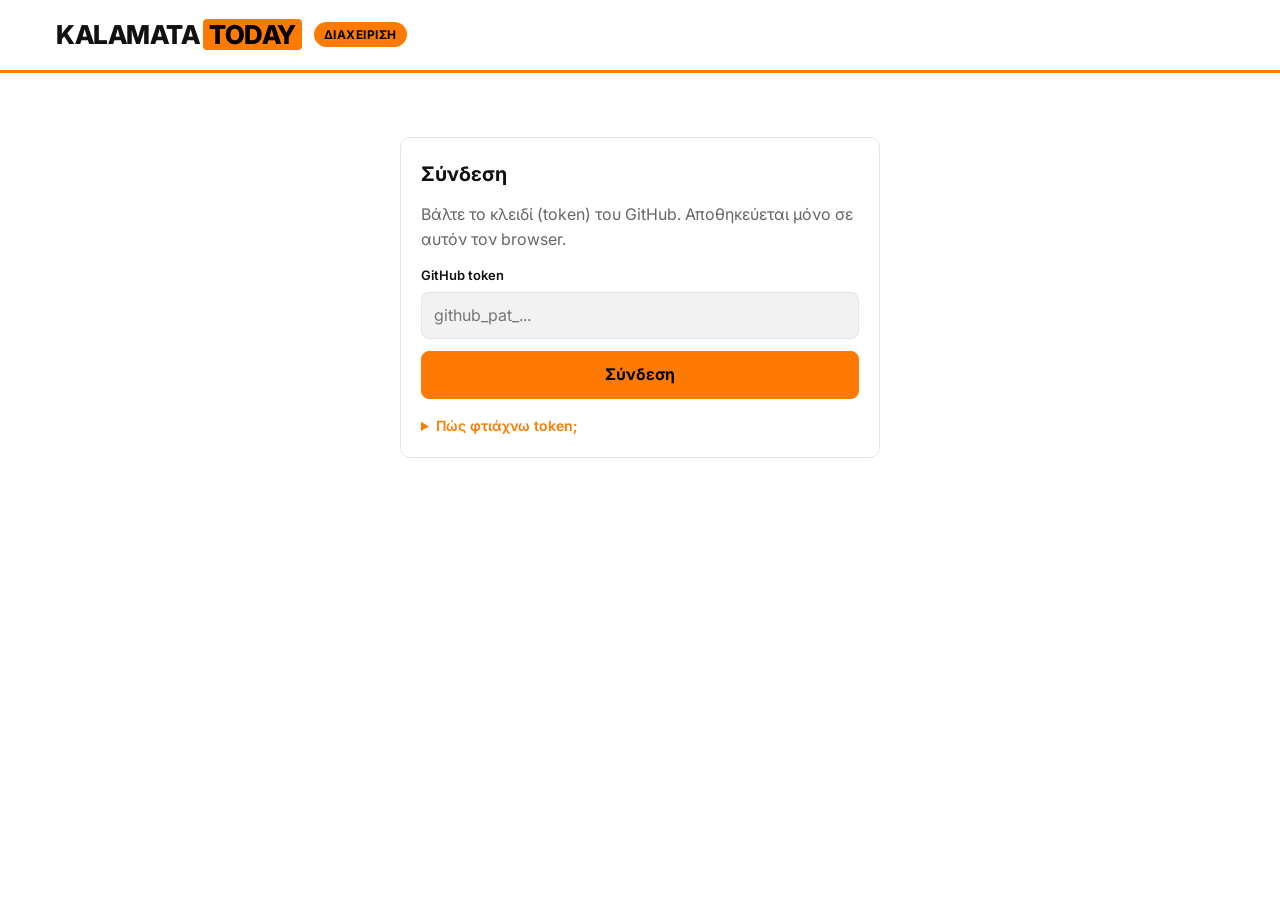
==== admin.html @ d19d763b "Add admin page to manage news and breaking items News now live in news.json, loaded by script.js. ad" ====
<!DOCTYPE html>
<html lang="el">
<head>
  <meta charset="UTF-8">
  <meta name="viewport" content="width=device-width, initial-scale=1.0">
  <meta name="robots" content="noindex, nofollow">
  <title>Διαχείριση | Kalamata Today</title>
  <link rel="preconnect" href="https://fonts.googleapis.com">
  <link rel="preconnect" href="https://fonts.gstatic.com" crossorigin>
  <link href="https://fonts.googleapis.com/css2?family=Inter:wght@400;500;600;700;800&display=swap" rel="stylesheet">
  <link rel="stylesheet" href="style.css">
  <link rel="stylesheet" href="admin.css">
  <script>
    try { if (localStorage.getItem("theme") === "dark") document.documentElement.dataset.theme = "dark"; } catch (e) {}
  </script>
</head>
<body>

  <header class="header">
    <div class="container header-inner admin-header">
      <a href="index.html" class="logo" target="_blank" rel="noopener">
        <span class="logo-main">KALAMATA</span><span class="logo-accent">TODAY</span>
      </a>
      <span class="admin-badge">Διαχείριση</span>
      <button class="btn-ghost" id="logout" hidden>Αποσύνδεση</button>
    </div>
  </header>

  <main class="container admin">

    <!-- Σύνδεση -->
    <section class="panel login" id="login-view" hidden>
      <h1>Σύνδεση</h1>
      <p>Βάλτε το κλειδί (token) του GitHub. Αποθηκεύεται μόνο σε αυτόν τον browser.</p>
      <form id="login-form">
        <label for="token">GitHub token</label>
        <input type="password" id="token" autocomplete="off" required placeholder="github_pat_...">
        <button type="submit" class="btn">Σύνδεση</button>
      </form>
      <p class="msg" id="login-msg" hidden></p>
      <details class="help">
        <summary>Πώς φτιάχνω token;</summary>
        <ol>
          <li>Ανοίξτε το <a href="https://github.com/settings/personal-access-tokens/new" target="_blank" rel="noopener">GitHub → Fine-grained token</a>.</li>
          <li><strong>Token name:</strong> Kalamata Today admin. <strong>Expiration:</strong> όσο θέλετε (π.χ. 1 χρόνο).</li>
          <li><strong>Repository access:</strong> Only select repositories → <strong>Kalamata-Today</strong>.</li>
          <li><strong>Permissions → Repository permissions → Contents:</strong> Read and write.</li>
          <li>Πατήστε <strong>Generate token</strong>, αντιγράψτε το και βάλτε το εδώ.</li>
        </ol>
      </details>
    </section>

    <!-- Πίνακας διαχείρισης -->
    <div id="app-view" hidden>
      <p class="msg" id="status" hidden></p>

      <div class="admin-layout">
        <!-- Φόρμα είδησης -->
        <section class="panel">
          <h2 id="form-title">Νέα είδηση</h2>
          <form id="news-form">
            <label for="f-title">Τίτλος</label>
            <input type="text" id="f-title" required maxlength="160">

            <label for="f-excerpt">Περίληψη</label>
            <textarea id="f-excerpt" rows="4" required maxlength="600"></textarea>

            <div class="row">
              <div>
                <label for="f-category">Κατηγορία</label>
                <select id="f-category" required>
                  <option>Τοπικά</option>
                  <option>Πολιτική</option>
                  <option>Οικονομία</option>
                  <option>Αθλητικά</option>
                  <option>Πολιτισμός</option>
                  <option>Καιρός</option>
                </select>
              </div>
              <div>
                <label for="f-date">Ημερομηνία &amp; ώρα</label>
                <input type="datetime-local" id="f-date" required>
              </div>
            </div>

            <label for="f-image">Φωτογραφία</label>
            <div class="image-field">
              <div class="preview" id="preview"></div>
              <div>
                <input type="file" id="f-image" accept="image/*">
                <button type="button" class="btn-ghost small" id="remove-image" hidden>Αφαίρεση φωτογραφίας</button>
                <p class="hint">Μικραίνει αυτόματα πριν ανέβει.</p>
              </div>
            </div>

            <div class="actions">
              <button type="submit" class="btn" id="save-btn">Δημοσίευση</button>
              <button type="button" class="btn-ghost" id="cancel-edit" hidden>Ακύρωση</button>
            </div>
          </form>
        </section>

        <!-- Έκτακτα -->
        <section class="panel">
          <h2>Έκτακτα (ticker)</h2>
          <form id="breaking-form">
            <label for="f-breaking">Ένα θέμα ανά γραμμή</label>
            <textarea id="f-breaking" rows="6"></textarea>
            <div class="actions">
              <button type="submit" class="btn">Αποθήκευση έκτακτων</button>
            </div>
          </form>
        </section>
      </div>

      <!-- Λίστα ειδήσεων -->
      <section class="panel">
        <div class="list-head">
          <h2>Ειδήσεις <span class="count" id="count"></span></h2>
          <input type="search" id="list-search" placeholder="Αναζήτηση..." aria-label="Αναζήτηση ειδήσεων">
        </div>
        <ul class="news-list" id="news-list"></ul>
      </section>
    </div>
  </main>

  <script src="admin.js"></script>
</body>
</html>
---- style.css ----
:root {
  /* Φωτεινό θέμα (προεπιλογή) */
  --bg: #ffffff;
  --bar: #f5f5f5;
  --header-bg: rgba(255, 255, 255, 0.95);
  --surface: #ffffff;
  --surface-2: #f2f2f2;
  --border: #e4e4e4;
  --orange: #ff7a00;
  --orange-dark: #e06500;
  --text: #111111;
  --muted: #666666;
  --on-orange: #000000;
  --radius: 10px;
  color-scheme: light;
}

/* Σκοτεινό θέμα (διακόπτης) */
:root[data-theme="dark"] {
  --bg: #0b0b0b;
  --bar: #000000;
  --header-bg: rgba(11, 11, 11, 0.95);
  --surface: #151515;
  --surface-2: #1e1e1e;
  --border: #2a2a2a;
  --text: #f2f2f2;
  --muted: #a0a0a0;
  color-scheme: dark;
}

* { box-sizing: border-box; margin: 0; padding: 0; }

body {
  font-family: "Inter", system-ui, -apple-system, sans-serif;
  background: var(--bg);
  color: var(--text);
  line-height: 1.6;
  transition: background .3s, color .3s;
}

a { color: inherit; text-decoration: none; }

[hidden] { display: none !important; }

.container {
  max-width: 1200px;
  margin: 0 auto;
  padding: 0 16px;
}

/* Top bar */
.topbar {
  background: var(--bar);
  border-bottom: 1px solid var(--border);
  font-size: 13px;
  color: var(--muted);
}
.topbar-inner {
  display: flex;
  justify-content: space-between;
  padding: 6px 16px;
}
.weather strong { color: var(--orange); }

/* Header */
.header {
  position: sticky;
  top: 0;
  z-index: 100;
  background: var(--header-bg);
  backdrop-filter: blur(8px);
  border-bottom: 3px solid var(--orange);
}
.header-inner {
  display: flex;
  align-items: center;
  gap: 24px;
  padding: 14px 16px;
}
.logo {
  font-weight: 800;
  font-size: 26px;
  letter-spacing: -0.5px;
  white-space: nowrap;
}
.logo-main { color: var(--text); }
.logo-accent {
  color: var(--on-orange);
  background: var(--orange);
  padding: 0 6px;
  margin-left: 4px;
  border-radius: 4px;
}
.nav {
  display: flex;
  gap: 4px;
  flex: 1;
}
.nav a {
  padding: 8px 12px;
  font-weight: 600;
  font-size: 15px;
  border-radius: 6px;
  color: var(--muted);
  transition: color .2s, background .2s;
}
.nav a:hover { color: var(--text); background: var(--surface-2); }
.nav a.active { color: var(--orange); }

.search input {
  background: var(--surface-2);
  border: 1px solid var(--border);
  color: var(--text);
  padding: 8px 14px;
  border-radius: 20px;
  width: 180px;
  font: inherit;
  font-size: 14px;
}
.search input:focus { outline: none; border-color: var(--orange); }

.nav { order: 1; }
.search { order: 2; }

/* Διακόπτης θέματος */
.theme-toggle {
  order: 3;
  display: flex;
  align-items: center;
  gap: 8px;
  background: none;
  border: none;
  cursor: pointer;
  color: var(--text);
  font: inherit;
  font-size: 18px;
  padding: 4px;
}
.theme-toggle .track {
  width: 46px;
  height: 26px;
  border-radius: 13px;
  background: var(--surface-2);
  border: 1px solid var(--border);
  position: relative;
  transition: background .3s;
}
.theme-toggle .thumb {
  position: absolute;
  top: 2px;
  left: 2px;
  width: 20px;
  height: 20px;
  border-radius: 50%;
  background: var(--orange);
  transition: transform .3s;
}

.theme-toggle .icon { display: block; flex-shrink: 0; }
[data-theme="dark"] .theme-toggle .thumb { transform: translateX(20px); }
.theme-toggle:focus-visible { outline: 2px solid var(--orange); outline-offset: 2px; border-radius: 6px; }

.menu-toggle {
  order: 4;
  display: none;
  background: none;
  border: none;
  color: var(--orange);
  font-size: 26px;
  cursor: pointer;
  margin-left: auto;
}

/* Ticker */
.ticker {
  background: var(--surface);
  border-bottom: 1px solid var(--border);
}
.ticker-inner {
  display: flex;
  align-items: center;
  gap: 12px;
  padding: 8px 16px;
  overflow: hidden;
}
.ticker-label {
  background: var(--orange);
  color: var(--on-orange);
  font-weight: 800;
  font-size: 12px;
  padding: 4px 10px;
  border-radius: 4px;
  flex-shrink: 0;
}
.ticker-track { overflow: hidden; flex: 1; }
.ticker-content {
  display: inline-block;
  white-space: nowrap;
  animation: scroll 40s linear infinite;
  font-size: 14px;
}
.ticker-content span { margin-right: 48px; }
.ticker-content span::before { content: "● "; color: var(--orange); }
@keyframes scroll {
  from { transform: translateX(0); }
  to { transform: translateX(-50%); }
}

/* Hero */
.hero {
  margin: 28px 0;
  display: grid;
  grid-template-columns: 2fr 1fr;
  gap: 16px;
}
.hero-main, .hero-side article {
  position: relative;
  border-radius: var(--radius);
  overflow: hidden;
  display: flex;
  align-items: flex-end;
  cursor: pointer;
}
.hero-main { min-height: 420px; }
.hero-side { display: grid; gap: 16px; }
.hero-side article { min-height: 202px; }
.hero .overlay {
  position: relative;
  padding: 24px;
  width: 100%;
  background: linear-gradient(transparent, rgba(0,0,0,.9) 60%);
}
.hero-main h1 { font-size: 32px; line-height: 1.2; margin: 8px 0; }
.hero-side h3 { font-size: 18px; line-height: 1.3; margin-top: 6px; }
.hero .overlay { color: #fff; }
.hero p { color: #ddd; }

/* Image placeholders */
.img {
  position: absolute;
  inset: 0;
  background-size: cover;
  background-position: center;
  transition: transform .4s;
}
article:hover .img { transform: scale(1.05); }

.tag {
  display: inline-block;
  background: var(--orange);
  color: var(--on-orange);
  font-size: 11px;
  font-weight: 700;
  text-transform: uppercase;
  padding: 3px 8px;
  border-radius: 4px;
  letter-spacing: .5px;
}

/* Καιρός */
.weather-panel { margin: 28px 0 8px; }
.weather-status { color: var(--muted); padding: 16px 0; }
.weather-today {
  display: flex;
  flex-wrap: wrap;
  align-items: center;
  justify-content: space-between;
  gap: 24px;
  padding: 24px;
  border-radius: var(--radius);
  background: linear-gradient(135deg, var(--orange), var(--orange-dark));
  color: #000;
}
.today-main { display: flex; align-items: center; gap: 16px; }
.today-icon { font-size: 64px; line-height: 1; }
.today-temp { font-size: 52px; font-weight: 800; line-height: 1; }
.today-desc { font-size: 18px; font-weight: 600; }
.today-details {
  display: grid;
  grid-template-columns: repeat(2, minmax(120px, auto));
  gap: 12px 32px;
}
.today-details dt { font-size: 12px; text-transform: uppercase; letter-spacing: .5px; opacity: .75; }
.today-details dd { font-size: 18px; font-weight: 700; }
.forecast {
  display: grid;
  grid-template-columns: repeat(7, minmax(0, 1fr));
  gap: 10px;
  margin-top: 16px;
}
.day {
  display: flex;
  flex-direction: column;
  align-items: center;
  gap: 4px;
  padding: 14px 6px;
  background: var(--surface);
  border: 1px solid var(--border);
  border-radius: var(--radius);
  text-align: center;
}
.day-name { font-weight: 700; font-size: 14px; text-transform: capitalize; }
.day-date { color: var(--muted); font-size: 12px; }
.day-icon { font-size: 30px; margin: 4px 0; }
.day-temp { font-size: 14px; font-variant-numeric: tabular-nums; }
.day-temp strong { color: var(--orange); }
.day-rain { color: var(--muted); font-size: 12px; }
.weather-source { color: var(--muted); font-size: 12px; margin-top: 10px; }
.weather-source a { color: var(--orange); }

/* Layout */
.layout {
  display: grid;
  grid-template-columns: 1fr 320px;
  gap: 32px;
  margin-bottom: 48px;
}
.section-head {
  border-bottom: 2px solid var(--border);
  margin-bottom: 20px;
}
.section-head h2 {
  display: inline-block;
  font-size: 20px;
  padding-bottom: 8px;
  border-bottom: 3px solid var(--orange);
  margin-bottom: -2px;
}

/* Cards */
.grid {
  display: grid;
  grid-template-columns: repeat(auto-fill, minmax(260px, 1fr));
  gap: 20px;
}
.card {
  background: var(--surface);
  border: 1px solid var(--border);
  border-radius: var(--radius);
  overflow: hidden;
  cursor: pointer;
  transition: border-color .2s, transform .2s;
}
.card:hover { border-color: var(--orange); transform: translateY(-3px); }
.card-img { position: relative; height: 160px; overflow: hidden; }
.card-body { padding: 16px; }
.card h3 { font-size: 17px; line-height: 1.35; margin: 8px 0; }
.card:hover h3 { color: var(--orange); }
.card p { color: var(--muted); font-size: 14px; }
.meta { color: var(--muted); font-size: 12px; margin-top: 10px; }
.empty { color: var(--muted); padding: 24px 0; }

/* Sidebar */
.sidebar { display: flex; flex-direction: column; gap: 24px; }
.widget {
  background: var(--surface);
  border: 1px solid var(--border);
  border-radius: var(--radius);
  padding: 20px;
}
.widget h3 {
  font-size: 16px;
  margin-bottom: 14px;
  padding-left: 10px;
  border-left: 4px solid var(--orange);
}
.popular { list-style: none; counter-reset: pop; }
.popular li {
  counter-increment: pop;
  display: flex;
  gap: 12px;
  padding: 10px 0;
  border-bottom: 1px solid var(--border);
  font-size: 14px;
  font-weight: 500;
  cursor: pointer;
}
.popular li:last-child { border-bottom: none; }
.popular li::before {
  content: counter(pop);
  color: var(--orange);
  font-weight: 800;
  font-size: 22px;
  line-height: 1;
  min-width: 20px;
}
.popular li:hover { color: var(--orange); }

.newsletter p { color: var(--muted); font-size: 14px; margin-bottom: 12px; }
.newsletter form { display: flex; flex-direction: column; gap: 8px; }
.newsletter input {
  background: var(--bg);
  border: 1px solid var(--border);
  color: var(--text);
  padding: 10px 12px;
  border-radius: 6px;
  font: inherit;
}
.newsletter input:focus { outline: none; border-color: var(--orange); }
.newsletter button {
  background: var(--orange);
  color: var(--on-orange);
  border: none;
  padding: 10px;
  border-radius: 6px;
  font: inherit;
  font-weight: 700;
  cursor: pointer;
}
.newsletter button:hover { background: var(--orange-dark); }
.form-msg { color: var(--orange) !important; margin: 10px 0 0 !important; }

/* Footer */
.footer {
  background: var(--bar);
  border-top: 3px solid var(--orange);
  padding-top: 40px;
}
.footer-inner {
  display: grid;
  grid-template-columns: 2fr 1fr 1fr;
  gap: 32px;
  padding-bottom: 32px;
}
.footer p { color: var(--muted); margin-top: 10px; font-size: 14px; }
.footer h4 { color: var(--orange); margin-bottom: 10px; }
.footer ul { list-style: none; }
.footer li { color: var(--muted); font-size: 14px; padding: 3px 0; }
.footer a:hover { color: var(--orange); }
.copyright {
  text-align: center;
  color: var(--muted);
  font-size: 13px;
  padding: 16px;
  border-top: 1px solid var(--border);
}

/* Responsive */
@media (max-width: 1320px) {
  .theme-toggle .icon { display: none; }
  .header-inner { gap: 16px; }
  .search input { width: 150px; }
}
@media (max-width: 960px) {
  .layout { grid-template-columns: 1fr; }
  .hero { grid-template-columns: 1fr; }
  .search { display: none; }
}
@media (max-width: 1100px) {
  .header-inner { flex-wrap: wrap; gap: 12px; }
  .search { display: none; }
  .menu-toggle { display: block; margin-left: 0; }
  .theme-toggle { margin-left: auto; }
  .nav {
    order: 5;
    display: none;
    flex-direction: column;
    flex-basis: 100%;
  }
  .nav.open { display: flex; }
}
@media (max-width: 900px) {
  .forecast { grid-template-columns: repeat(4, minmax(0, 1fr)); }
}
@media (max-width: 760px) {
  .logo { font-size: 22px; }
  .forecast { grid-template-columns: repeat(2, minmax(0, 1fr)); }
  .today-temp { font-size: 42px; }
  .hero-main { min-height: 320px; }
  .hero-main h1 { font-size: 24px; }
  .footer-inner { grid-template-columns: 1fr; }
}
---- admin.css ----
/* Σελίδα διαχείρισης — χρησιμοποιεί τα χρώματα του style.css */

.admin-header { gap: 12px; }
.admin-badge {
  background: var(--orange);
  color: var(--on-orange);
  font-size: 12px;
  font-weight: 700;
  padding: 3px 10px;
  border-radius: 999px;
  text-transform: uppercase;
  letter-spacing: .5px;
}
#logout { margin-left: auto; }

.admin { padding-top: 24px; padding-bottom: 48px; }

.panel {
  background: var(--surface);
  border: 1px solid var(--border);
  border-radius: var(--radius);
  padding: 20px;
  margin-bottom: 24px;
}
.panel h1, .panel h2 { font-size: 20px; margin-bottom: 12px; }

.login { max-width: 480px; margin: 40px auto; }
.login p { color: var(--muted); margin-bottom: 12px; }

.admin-layout {
  display: grid;
  grid-template-columns: 2fr 1fr;
  gap: 24px;
  align-items: start;
}
.admin-layout .panel { margin-bottom: 0; min-width: 0; }
.row > *, .image-field > * { min-width: 0; }
#app-view > .admin-layout { margin-bottom: 24px; }

label {
  display: block;
  font-size: 13px;
  font-weight: 600;
  margin: 12px 0 6px;
}
input[type="text"], input[type="password"], input[type="datetime-local"], input[type="search"],
textarea, select {
  width: 100%;
  font: inherit;
  color: var(--text);
  background: var(--surface-2);
  border: 1px solid var(--border);
  border-radius: 8px;
  padding: 10px 12px;
}
textarea { resize: vertical; }
input:focus, textarea:focus, select:focus { outline: none; border-color: var(--orange); }
input[type="file"] { font: inherit; font-size: 14px; max-width: 100%; }

.row { display: grid; grid-template-columns: 1fr 1fr; gap: 12px; }

.btn, .btn-ghost {
  font: inherit;
  font-weight: 700;
  border-radius: 8px;
  padding: 10px 18px;
  cursor: pointer;
}
.btn { background: var(--orange); color: var(--on-orange); border: 1px solid var(--orange); }
.btn:hover { background: var(--orange-dark); }
.btn:disabled { opacity: .6; cursor: wait; }
.btn-ghost { background: transparent; color: var(--text); border: 1px solid var(--border); }
.btn-ghost:hover { border-color: var(--orange); color: var(--orange); }
.btn-ghost.small { padding: 6px 10px; font-size: 13px; margin-top: 8px; }
.btn-ghost.danger:hover { border-color: #d33; color: #d33; }

.actions { display: flex; gap: 10px; margin-top: 16px; flex-wrap: wrap; }
.login .btn { margin-top: 12px; width: 100%; }

.image-field { display: flex; gap: 14px; align-items: flex-start; }
.preview {
  width: 140px;
  height: 94px;
  flex-shrink: 0;
  border-radius: 8px;
  background: linear-gradient(135deg, var(--orange), #1a1a1a) center / cover no-repeat;
  border: 1px solid var(--border);
}
.hint { color: var(--muted); font-size: 12px; margin-top: 6px; }

.msg {
  border-radius: 8px;
  padding: 10px 14px;
  margin-bottom: 16px;
  font-weight: 500;
  background: var(--surface-2);
  border-left: 4px solid var(--orange);
}
.msg.error { border-left-color: #d33; }
.msg.ok { border-left-color: #2a9d4b; }

.help { margin-top: 16px; font-size: 14px; }
.help summary { cursor: pointer; color: var(--orange); font-weight: 600; }
.help ol { padding-left: 20px; margin-top: 8px; display: grid; gap: 6px; }
.help a { color: var(--orange); text-decoration: underline; }

.list-head { display: flex; justify-content: space-between; align-items: center; gap: 12px; flex-wrap: wrap; margin-bottom: 8px; }
.list-head h2 { margin: 0; }
.list-head input { max-width: 260px; }
.count { color: var(--muted); font-weight: 500; font-size: 15px; }

.news-list { list-style: none; }
.news-list li {
  display: flex;
  align-items: center;
  gap: 14px;
  padding: 12px 0;
  border-top: 1px solid var(--border);
}
.news-list .thumb {
  width: 72px;
  height: 48px;
  flex-shrink: 0;
  border-radius: 6px;
  background-size: cover;
  background-position: center;
}
.news-list .info { flex: 1; min-width: 0; }
.news-list .info strong { display: block; overflow: hidden; text-overflow: ellipsis; white-space: nowrap; }
.news-list .info span { color: var(--muted); font-size: 13px; }
.news-list .btns { display: flex; gap: 6px; }
.news-list .btns button { padding: 6px 10px; font-size: 13px; }
.news-list li.editing { background: var(--surface-2); }

@media (max-width: 800px) {
  .admin-layout { grid-template-columns: 1fr; }
  .row { grid-template-columns: 1fr; }
  .list-head input { max-width: none; }
  .news-list li { flex-wrap: wrap; }
  .news-list .info { flex-basis: calc(100% - 86px); }
  .news-list .btns { margin-left: 86px; }
  .image-field { flex-direction: column; }
  .preview { width: 100%; height: 160px; }
}
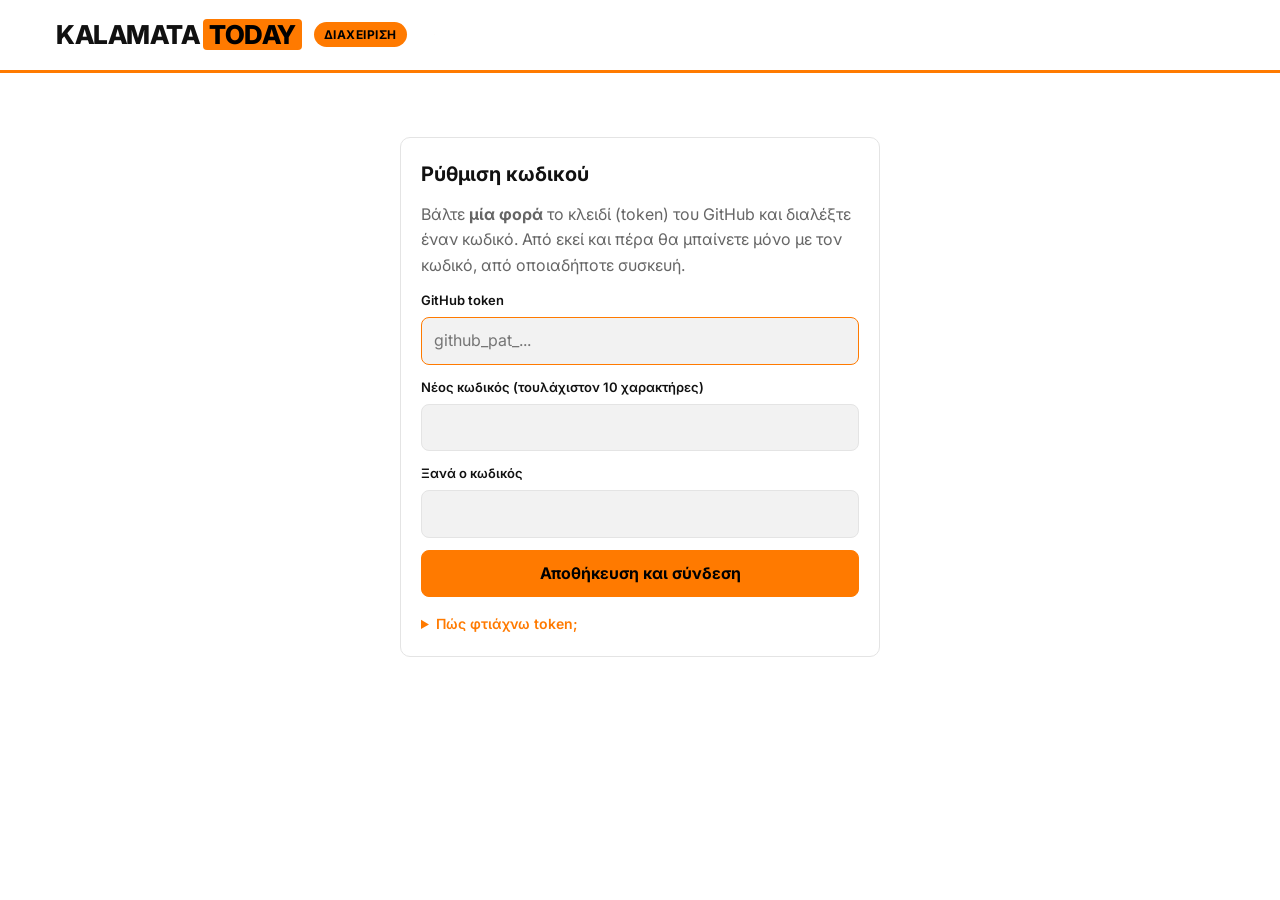
==== commit 86594a22: "Admin: choose front-page slots and log in with a password Each story can be pinned to front-page slo" ====
--- a/admin.html
+++ b/admin.html
@@ -30,15 +30,37 @@
 
     <!-- Σύνδεση -->
     <section class="panel login" id="login-view" hidden>
-      <h1>Σύνδεση</h1>
-      <p>Βάλτε το κλειδί (token) του GitHub. Αποθηκεύεται μόνο σε αυτόν τον browser.</p>
-      <form id="login-form">
-        <label for="token">GitHub token</label>
-        <input type="password" id="token" autocomplete="off" required placeholder="github_pat_...">
-        <button type="submit" class="btn">Σύνδεση</button>
-      </form>
       <p class="msg" id="login-msg" hidden></p>
-      <details class="help">
+
+      <!-- Σύνδεση με κωδικό -->
+      <div id="password-mode" hidden>
+        <h1>Σύνδεση</h1>
+        <form id="password-form">
+          <label for="password">Κωδικός</label>
+          <input type="password" id="password" autocomplete="current-password" required>
+          <button type="submit" class="btn">Σύνδεση</button>
+        </form>
+        <p class="switch"><a href="#" id="to-setup">Ξέχασα τον κωδικό / Αλλαγή κωδικού</a></p>
+      </div>
+
+      <!-- Πρώτη ρύθμιση: token + νέος κωδικός -->
+      <div id="setup-mode" hidden>
+        <h1>Ρύθμιση κωδικού</h1>
+        <p>Βάλτε <strong>μία φορά</strong> το κλειδί (token) του GitHub και διαλέξτε έναν κωδικό.
+          Από εκεί και πέρα θα μπαίνετε μόνο με τον κωδικό, από οποιαδήποτε συσκευή.</p>
+        <form id="setup-form">
+          <label for="token">GitHub token</label>
+          <input type="password" id="token" autocomplete="off" required placeholder="github_pat_...">
+          <label for="new-password">Νέος κωδικός (τουλάχιστον 10 χαρακτήρες)</label>
+          <input type="password" id="new-password" autocomplete="new-password" required minlength="10">
+          <label for="new-password-2">Ξανά ο κωδικός</label>
+          <input type="password" id="new-password-2" autocomplete="new-password" required minlength="10">
+          <button type="submit" class="btn">Αποθήκευση και σύνδεση</button>
+        </form>
+        <p class="switch" id="to-password-wrap" hidden><a href="#" id="to-password">← Πίσω στη σύνδεση με κωδικό</a></p>
+      </div>
+
+      <details class="help" id="token-help" hidden>
         <summary>Πώς φτιάχνω token;</summary>
         <ol>
           <li>Ανοίξτε το <a href="https://github.com/settings/personal-access-tokens/new" target="_blank" rel="noopener">GitHub → Fine-grained token</a>.</li>
@@ -54,6 +76,14 @@
     <div id="app-view" hidden>
       <p class="msg" id="status" hidden></p>
 
+      <!-- Πρωτοσέλιδο: τα 3 θέματα στην κορυφή του site -->
+      <section class="panel">
+        <h2>Πρωτοσέλιδο <span class="count">— έτσι φαίνεται τώρα η κορυφή του site</span></h2>
+        <div class="front" id="front"></div>
+        <p class="hint">Για να αλλάξετε ποιο θέμα μπαίνει πού, διαλέξτε «Θέση» στη λίστα ειδήσεων πιο κάτω.
+          Οι θέσεις που μένουν «αυτόματα» παίρνουν τις πιο πρόσφατες ειδήσεις.</p>
+      </section>
+
       <div class="admin-layout">
         <!-- Φόρμα είδησης -->
         <section class="panel">
@@ -64,6 +94,14 @@
 
             <label for="f-excerpt">Περίληψη</label>
             <textarea id="f-excerpt" rows="4" required maxlength="600"></textarea>
+
+            <label for="f-featured">Θέση στο πρωτοσέλιδο</label>
+            <select id="f-featured">
+              <option value="">Αυτόματα (με βάση την ημερομηνία)</option>
+              <option value="1">1 · Κεντρικό θέμα (μεγάλο)</option>
+              <option value="2">2 · Δεξιά πάνω</option>
+              <option value="3">3 · Δεξιά κάτω</option>
+            </select>
 
             <div class="row">
               <div>
@@ -119,6 +157,8 @@
           <h2>Ειδήσεις <span class="count" id="count"></span></h2>
           <input type="search" id="list-search" placeholder="Αναζήτηση..." aria-label="Αναζήτηση ειδήσεων">
         </div>
+        <p class="hint">Με τη σειρά που εμφανίζονται στο site: η νεότερη πρώτη. Για να ανεβάσετε μια είδηση,
+          αλλάξτε την ημερομηνία και ώρα της ή βάλτε την στο πρωτοσέλιδο.</p>
         <ul class="news-list" id="news-list"></ul>
       </section>
     </div>
--- a/admin.css
+++ b/admin.css
@@ -142,3 +142,88 @@
   .image-field { flex-direction: column; }
   .preview { width: 100%; height: 160px; }
 }
+
+/* Σύνδεση */
+.switch { margin-top: 14px; font-size: 14px; text-align: center; }
+.switch a { color: var(--orange); text-decoration: underline; }
+
+/* Πρωτοσέλιδο */
+.front {
+  display: grid;
+  grid-template-columns: 2fr 1fr;
+  grid-template-rows: auto auto;
+  gap: 12px;
+  margin-bottom: 10px;
+}
+.slot {
+  display: flex;
+  flex-direction: column;
+  border: 1px solid var(--border);
+  border-radius: 8px;
+  overflow: hidden;
+  background: var(--surface-2);
+}
+.slot-1 { grid-row: span 2; }
+.slot-img {
+  position: relative;
+  height: 90px;
+  background: linear-gradient(135deg, var(--orange), #1a1a1a) center / cover no-repeat;
+}
+.slot-1 .slot-img { height: 200px; }
+.slot-num {
+  position: absolute;
+  top: 8px;
+  left: 8px;
+  width: 28px;
+  height: 28px;
+  display: grid;
+  place-items: center;
+  border-radius: 50%;
+  background: var(--orange);
+  color: var(--on-orange);
+  font-weight: 800;
+}
+.slot-body { padding: 10px 12px; display: grid; gap: 2px; }
+.slot-name { font-size: 12px; font-weight: 700; text-transform: uppercase; letter-spacing: .5px; color: var(--orange); }
+.slot-body strong { line-height: 1.3; }
+.slot-mode { font-size: 12px; color: var(--muted); }
+.slot-mode.chosen { color: var(--text); font-weight: 600; }
+
+/* Λίστα: σειρά, σήμα πρωτοσέλιδου, επιλογή θέσης */
+.news-list .pos {
+  width: 26px;
+  flex-shrink: 0;
+  text-align: center;
+  font-weight: 800;
+  color: var(--muted);
+  font-variant-numeric: tabular-nums;
+}
+.news-list .info .badge {
+  display: inline-block;
+  margin-left: 6px;
+  font-size: 11px;
+  font-weight: 700;
+  color: var(--on-orange);
+  background: var(--orange);
+  border-radius: 999px;
+  padding: 1px 8px;
+}
+.slot-select {
+  display: flex;
+  align-items: center;
+  gap: 6px;
+  margin: 0;
+  font-size: 12px;
+  color: var(--muted);
+}
+.slot-select select { width: auto; padding: 6px 8px; font-size: 13px; }
+.list-head + .hint { margin-bottom: 8px; }
+
+@media (max-width: 800px) {
+  .front { grid-template-columns: 1fr; }
+  .slot-1 { grid-row: auto; }
+  .slot-1 .slot-img { height: 140px; }
+  .news-list .info { flex-basis: calc(100% - 126px); }
+  .slot-select, .news-list .btns { margin-left: 40px; }
+  .news-list .slot-select + .btns { margin-left: 0; }
+}
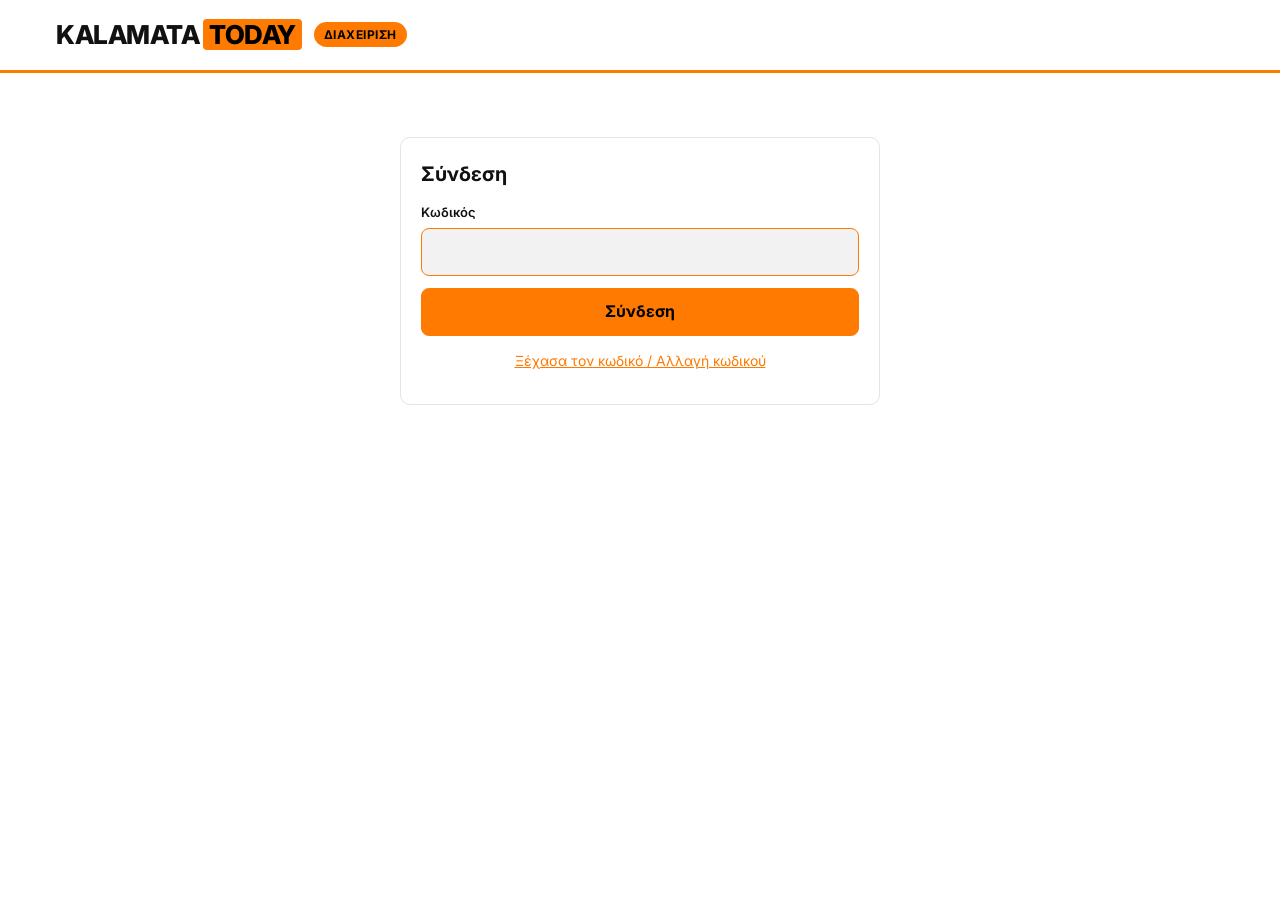
==== commit 196ce7bf: "Open each news item as a full article Cards, front-page stories and the popular list now link to #ar" ====
--- a/admin.html
+++ b/admin.html
@@ -95,6 +95,9 @@
             <label for="f-excerpt">Περίληψη</label>
             <textarea id="f-excerpt" rows="4" required maxlength="600"></textarea>
 
+            <label for="f-body">Πλήρες κείμενο <span class="hint">(προαιρετικό · αφήστε κενή γραμμή ανάμεσα στις παραγράφους)</span></label>
+            <textarea id="f-body" rows="10" maxlength="20000"></textarea>
+
             <label for="f-featured">Θέση στο πρωτοσέλιδο</label>
             <select id="f-featured">
               <option value="">Αυτόματα (με βάση την ημερομηνία)</option>
--- a/style.css
+++ b/style.css
@@ -208,12 +208,12 @@
 
 /* Hero */
 .hero {
-  margin: 28px 0;
+  margin: 28px 0 0;
   display: grid;
   grid-template-columns: 2fr 1fr;
   gap: 16px;
 }
-.hero-main, .hero-side article {
+.hero-main, .hero-side > a {
   position: relative;
   border-radius: var(--radius);
   overflow: hidden;
@@ -223,7 +223,7 @@
 }
 .hero-main { min-height: 420px; }
 .hero-side { display: grid; gap: 16px; }
-.hero-side article { min-height: 202px; }
+.hero-side > a { min-height: 202px; }
 .hero .overlay {
   position: relative;
   padding: 24px;
@@ -243,7 +243,7 @@
   background-position: center;
   transition: transform .4s;
 }
-article:hover .img { transform: scale(1.05); }
+a:hover .img { transform: scale(1.05); }
 
 .tag {
   display: inline-block;
@@ -258,7 +258,7 @@
 }
 
 /* Καιρός */
-.weather-panel { margin: 28px 0 8px; }
+.weather-panel { margin-top: 28px; }
 .weather-status { color: var(--muted); padding: 16px 0; }
 .weather-today {
   display: flex;
@@ -310,6 +310,7 @@
 
 /* Layout */
 .layout {
+  margin-top: 28px;
   display: grid;
   grid-template-columns: 1fr 320px;
   gap: 32px;
@@ -334,6 +335,7 @@
   gap: 20px;
 }
 .card {
+  display: block;
   background: var(--surface);
   border: 1px solid var(--border);
   border-radius: var(--radius);
@@ -350,6 +352,35 @@
 .meta { color: var(--muted); font-size: 12px; margin-top: 10px; }
 .empty { color: var(--muted); padding: 24px 0; }
 
+/* Σελίδα άρθρου */
+.main-col { min-width: 0; }
+.back {
+  display: inline-block;
+  color: var(--orange);
+  font-weight: 600;
+  margin-bottom: 20px;
+}
+.back:hover { text-decoration: underline; }
+.article { max-width: 720px; }
+.article h1 {
+  font-size: 34px;
+  line-height: 1.2;
+  margin: 12px 0 8px;
+  text-wrap: balance;
+}
+.article .meta { margin: 0 0 20px; }
+.article-img {
+  position: relative;
+  aspect-ratio: 16 / 9;
+  max-width: 100%;
+  border-radius: var(--radius);
+  overflow: hidden;
+  margin-bottom: 24px;
+}
+.article p { font-size: 18px; line-height: 1.75; margin-bottom: 18px; }
+.article .lead { font-size: 20px; font-weight: 600; }
+.related-head { margin-top: 40px; }
+
 /* Sidebar */
 .sidebar { display: flex; flex-direction: column; gap: 24px; }
 .widget {
@@ -385,6 +416,7 @@
   min-width: 20px;
 }
 .popular li:hover { color: var(--orange); }
+.popular a:hover { text-decoration: underline; }
 
 .newsletter p { color: var(--muted); font-size: 14px; margin-bottom: 12px; }
 .newsletter form { display: flex; flex-direction: column; gap: 8px; }
@@ -466,6 +498,8 @@
   .logo { font-size: 22px; }
   .forecast { grid-template-columns: repeat(2, minmax(0, 1fr)); }
   .today-temp { font-size: 42px; }
+  .article h1 { font-size: 26px; }
+  .article p { font-size: 17px; }
   .hero-main { min-height: 320px; }
   .hero-main h1 { font-size: 24px; }
   .footer-inner { grid-template-columns: 1fr; }
